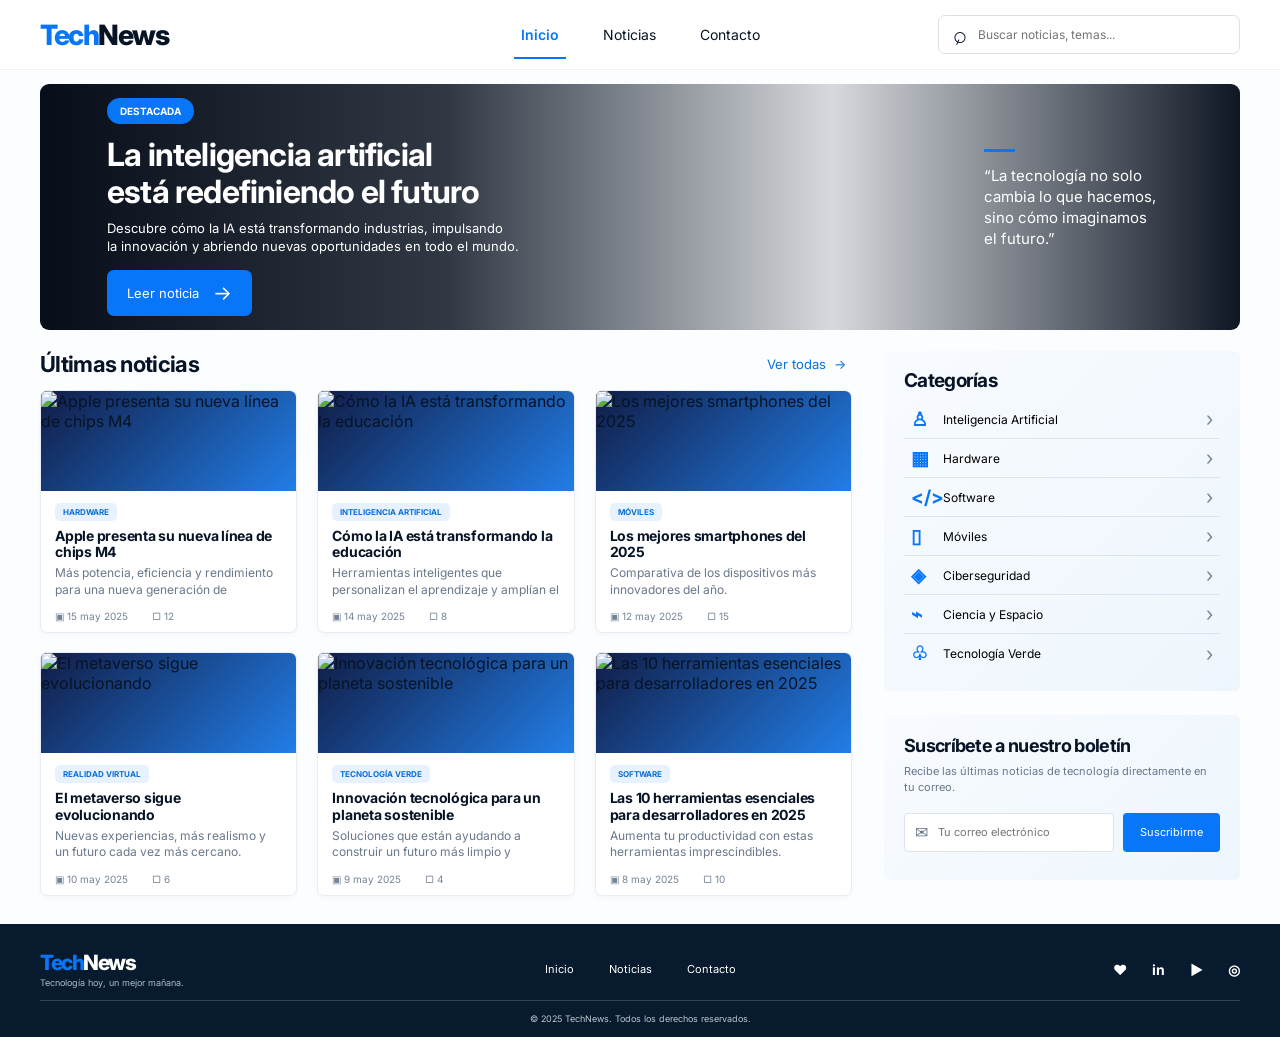
==== index.html @ cda8e349 "feat: add TechNews home page" ====
<!doctype html>
<html lang="es">
<head>
  <meta charset="UTF-8" />
  <meta name="viewport" content="width=device-width, initial-scale=1.0" />
  <meta name="description" content="TechNews: las noticias más recientes sobre tecnología, inteligencia artificial, software y móviles." />
  <title>TechNews | Inicio</title>
  <link rel="preconnect" href="https://fonts.googleapis.com">
  <link rel="preconnect" href="https://fonts.gstatic.com" crossorigin>
  <link href="https://fonts.googleapis.com/css2?family=Inter:wght@400;500;600;700;800&display=swap" rel="stylesheet">
  <link rel="stylesheet" href="styles.css" />
</head>
<body>
  <header class="site-header">
    <div class="header-inner container">
      <a class="logo" href="#inicio" aria-label="TechNews - Inicio"><span>Tech</span>News</a>
      <button class="menu-toggle" aria-expanded="false" aria-controls="main-nav" aria-label="Abrir menú">☰</button>
      <nav id="main-nav" class="main-nav" aria-label="Navegación principal">
        <a class="active" href="#inicio">Inicio</a><a href="#noticias">Noticias</a><a href="#contacto">Contacto</a>
      </nav>
      <label class="search"><span aria-hidden="true">⌕</span><input id="searchInput" type="search" placeholder="Buscar noticias, temas..." aria-label="Buscar noticias" /></label>
    </div>
  </header>

  <main id="inicio">
    <section class="hero container" aria-labelledby="hero-title">
      <div class="hero-content">
        <span class="pill">DESTACADA</span>
        <h1 id="hero-title">La inteligencia artificial<br>está redefiniendo el futuro</h1>
        <p>Descubre cómo la IA está transformando industrias, impulsando<br>la innovación y abriendo nuevas oportunidades en todo el mundo.</p>
        <a class="primary-button" href="#noticias">Leer noticia <span>→</span></a>
      </div>
      <blockquote><i></i>“La tecnología no solo<br>cambia lo que hacemos,<br>sino cómo imaginamos<br>el futuro.”</blockquote>
    </section>

    <div class="content-layout container">
      <section id="noticias" class="news-section" aria-labelledby="news-title">
        <div class="section-heading"><h2 id="news-title">Últimas noticias</h2><button id="showAll" class="text-button">Ver todas&nbsp; →</button></div>
        <div id="newsGrid" class="news-grid"></div>
        <p id="emptyState" class="empty-state" hidden>No encontramos noticias con esa búsqueda.</p>
      </section>

      <aside class="sidebar" aria-label="Filtros y suscripción">
        <section class="side-card categories">
          <h2>Categorías</h2>
          <button data-category="Inteligencia Artificial"><span class="category-icon">♙</span>Inteligencia Artificial<i>›</i></button>
          <button data-category="Hardware"><span class="category-icon">▦</span>Hardware<i>›</i></button>
          <button data-category="Software"><span class="category-icon">&lt;/&gt;</span>Software<i>›</i></button>
          <button data-category="Móviles"><span class="category-icon">▯</span>Móviles<i>›</i></button>
          <button data-category="Ciberseguridad"><span class="category-icon">◈</span>Ciberseguridad<i>›</i></button>
          <button data-category="Ciencia y Espacio"><span class="category-icon">⌁</span>Ciencia y Espacio<i>›</i></button>
          <button data-category="Tecnología Verde"><span class="category-icon">♧</span>Tecnología Verde<i>›</i></button>
        </section>
        <section class="side-card newsletter">
          <h2>Suscríbete a nuestro boletín</h2><p>Recibe las últimas noticias de tecnología directamente en tu correo.</p>
          <form id="newsletterForm"><label><span>✉</span><input type="email" required placeholder="Tu correo electrónico" aria-label="Correo electrónico" /></label><button>Suscribirme</button></form>
          <p id="formMessage" class="form-message" role="status"></p>
        </section>
      </aside>
    </div>
  </main>

  <footer id="contacto">
    <div class="footer-inner container">
      <div><a class="logo footer-logo" href="#inicio"><span>Tech</span>News</a><p>Tecnología hoy, un mejor mañana.</p></div>
      <nav aria-label="Navegación del pie"><a href="#inicio">Inicio</a><a href="#noticias">Noticias</a><a href="#contacto">Contacto</a></nav>
      <div class="socials"><a href="#" aria-label="Twitter">♥</a><a href="#" aria-label="LinkedIn">in</a><a href="#" aria-label="YouTube">▶</a><a href="#" aria-label="Instagram">◎</a></div>
    </div>
    <p class="copyright container">© 2025 TechNews. Todos los derechos reservados.</p>
  </footer>
  <script src="script.js"></script>
</body>
</html>
---- styles.css ----
:root{--blue:#0876f9;--ink:#071426;--muted:#69788b;--line:#dce5ef;--soft:#f3f8fd;--navy:#071a2e}*{box-sizing:border-box}html{scroll-behavior:smooth}body{margin:0;background:#fbfdff;color:var(--ink);font-family:Inter,Arial,sans-serif}.container{width:min(1424px,calc(100% - 80px));margin-inline:auto}.site-header{height:70px;background:#fff;border-bottom:1px solid #eef2f6}.header-inner{height:100%;display:grid;grid-template-columns:1fr auto 1fr;align-items:center}.logo{color:var(--ink);font-size:28px;font-weight:800;text-decoration:none;letter-spacing:-1.5px}.logo span{color:var(--blue)}.main-nav{display:flex;align-items:stretch;height:100%;gap:44px}.main-nav a{display:grid;place-items:center;color:var(--ink);font-size:14px;text-decoration:none;position:relative}.main-nav a.active{color:var(--blue);font-weight:600}.main-nav a.active:after{content:"";position:absolute;bottom:10px;width:52px;height:2px;background:var(--blue)}.search{justify-self:end;width:302px;height:39px;border:1px solid #dce1e8;border-radius:7px;display:flex;align-items:center;gap:10px;padding:0 13px}.search span{font-size:24px;line-height:0;transform:rotate(-20deg)}.search input{border:0;outline:0;width:100%;font:inherit;font-size:12px}.menu-toggle{display:none;border:0;background:none;font-size:24px}
.hero{height:246px;margin-top:14px;border-radius:9px;overflow:hidden;position:relative;color:#fff;display:flex;align-items:center;padding:24px 67px;background:linear-gradient(90deg,rgba(2,9,20,.98) 0%,rgba(4,13,27,.82) 34%,rgba(2,11,25,.15) 66%,rgba(2,10,24,.95) 100%),url('https://images.unsplash.com/photo-1531746790731-6c087fecd65a?auto=format&fit=crop&w=1800&q=90') center 45%/cover}.hero-content{z-index:1}.pill{display:inline-block;background:var(--blue);padding:7px 13px;border-radius:13px;font-size:10px;font-weight:700}.hero h1{font-size:32px;line-height:1.17;letter-spacing:-.8px;margin:12px 0 8px}.hero p{font-size:13px;line-height:1.45;margin:0 0 14px}.primary-button{display:inline-flex;align-items:center;gap:14px;background:var(--blue);color:#fff;padding:11px 20px;border-radius:7px;text-decoration:none;font-size:13px}.primary-button span{font-size:20px}.hero blockquote{position:absolute;right:60px;top:65px;font-size:15px;line-height:1.4;margin:0;width:196px}.hero blockquote i{display:block;width:31px;height:3px;background:var(--blue);margin-bottom:13px}
.content-layout{display:grid;grid-template-columns:minmax(0,1fr) 356px;gap:32px;margin-top:21px;margin-bottom:28px}.section-heading{display:flex;align-items:center;justify-content:space-between;margin-bottom:13px}.section-heading h2,.side-card h2{margin:0;font-size:22px;letter-spacing:-.7px}.text-button{border:0;background:none;color:#0871df;cursor:pointer;font:inherit;font-size:13px}.news-grid{display:grid;grid-template-columns:repeat(3,minmax(0,1fr));gap:19px 20px}.news-card{background:#fff;border:1px solid #e7edf3;border-radius:7px;overflow:hidden;box-shadow:0 2px 5px rgba(20,50,80,.03);transition:.2s}.news-card:hover{transform:translateY(-3px);box-shadow:0 10px 25px rgba(15,67,110,.12)}.card-image{display:block;width:100%;height:100px;object-fit:cover;background:linear-gradient(135deg,#111d47,#227ee7)}.card-body{padding:8px 14px 10px}.tag{display:inline-block;background:#e8f2ff;color:#0870d8;border-radius:5px;padding:4px 8px;font-size:8px;font-weight:700;text-transform:uppercase}.news-card h3{font-size:14px;line-height:1.16;margin:7px 0 5px;letter-spacing:-.25px}.news-card .summary{font-size:12px;line-height:1.35;color:var(--muted);margin:0;height:33px;overflow:hidden}.meta{display:flex;gap:24px;color:#758396;font-size:10px;margin-top:12px}.meta span{display:flex;align-items:center;gap:6px}.sidebar{padding-top:0}.side-card{background:linear-gradient(135deg,#f8fbff,#eef6fd);padding:18px 20px;border-radius:6px}.categories h2{font-size:19px;margin-bottom:8px}.categories button{width:100%;height:39px;padding:0 7px;background:transparent;border:0;border-bottom:1px solid var(--line);display:grid;grid-template-columns:32px 1fr auto;align-items:center;text-align:left;font:inherit;font-size:12px;cursor:pointer}.categories button:last-child{border:0}.categories button:hover,.categories button.active{color:var(--blue);background:#e8f3ff}.category-icon{color:var(--blue);font-weight:700;font-size:19px}.categories i{font-style:normal;font-size:20px;color:#7c8894}.newsletter{margin-top:24px;padding:20px}.newsletter h2{font-size:18px}.newsletter>p{font-size:11px;color:var(--muted);line-height:1.45;margin:8px 0 17px}.newsletter form{display:flex;gap:9px}.newsletter label{height:39px;flex:1;min-width:0;background:#fff;border:1px solid var(--line);border-radius:4px;display:flex;align-items:center;gap:8px;padding:0 10px;color:#657589}.newsletter input{border:0;outline:0;min-width:0;width:100%;font:inherit;font-size:11px}.newsletter button{border:0;border-radius:4px;background:var(--blue);color:#fff;padding:0 17px;font:inherit;font-size:11px;cursor:pointer}.form-message{color:#0b8d62!important;margin-bottom:0!important}.empty-state{text-align:center;color:var(--muted);padding:60px 0}
footer{background:var(--navy);color:#fff;padding:20px 0 13px}.footer-inner{min-height:51px;display:grid;grid-template-columns:1fr auto 1fr;align-items:center}.footer-logo{color:#fff;font-size:21px}.footer-inner>div:first-child p{margin:2px 0 0;font-size:9px;color:#afbcc9}.footer-inner nav{display:flex;gap:35px}.footer-inner nav a,.socials a{color:#fff;text-decoration:none;font-size:11px}.socials{justify-self:end;display:flex;gap:25px;align-items:center}.socials a{font-weight:700;font-size:14px}.copyright{border-top:1px solid #334458;text-align:center;padding-top:12px;margin-top:5px!important;margin-bottom:0;font-size:9px;color:#bdc7d1}
@media(max-width:1050px){.container{width:min(94%,900px)}.header-inner{grid-template-columns:auto 1fr auto}.main-nav{justify-self:center}.search{display:none}.content-layout{grid-template-columns:1fr}.sidebar{display:grid;grid-template-columns:1fr 1fr;gap:20px}.newsletter{margin-top:0}.hero blockquote{display:none}.news-grid{grid-template-columns:repeat(2,1fr)}}
@media(max-width:650px){.container{width:calc(100% - 32px)}.site-header{height:auto;min-height:64px}.header-inner{display:flex;flex-wrap:wrap;justify-content:space-between;padding:14px 0}.menu-toggle{display:block}.main-nav{display:none;order:3;width:100%;height:auto;flex-direction:column;gap:0;padding-top:10px}.main-nav.open{display:flex}.main-nav a{padding:12px}.main-nav a.active:after{bottom:5px}.hero{height:410px;padding:34px 24px;margin-top:12px;background-position:58% center;align-items:flex-end}.hero:after{content:"";position:absolute;inset:0;background:linear-gradient(0deg,rgba(2,10,24,.98),rgba(2,10,24,.05))}.hero-content{position:relative;z-index:2}.hero h1{font-size:27px}.hero h1 br,.hero p br{display:none}.content-layout{margin-top:25px}.news-grid{grid-template-columns:1fr}.card-image{height:180px}.sidebar{grid-template-columns:1fr}.newsletter form{flex-direction:column}.newsletter label,.newsletter button{height:44px}.footer-inner{grid-template-columns:1fr;gap:20px;text-align:center}.footer-inner nav{justify-content:center}.socials{justify-self:center}.copyright{margin-top:20px!important}}
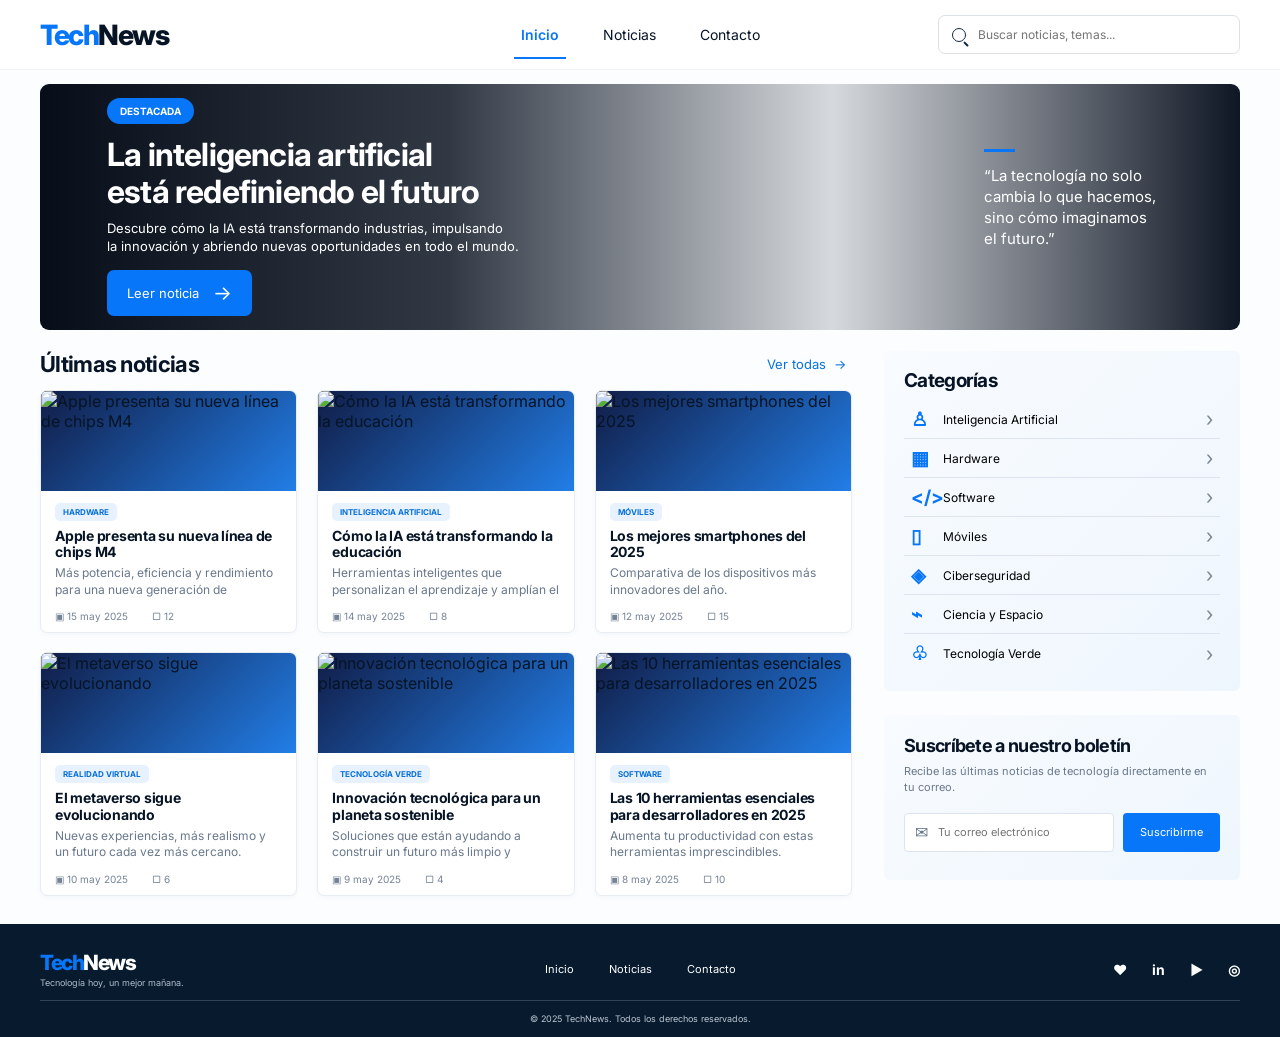
==== commit b662b9ea: "style: unify search bar across pages" ====
--- a/index.html
+++ b/index.html
@@ -8,17 +8,17 @@
   <link rel="preconnect" href="https://fonts.googleapis.com">
   <link rel="preconnect" href="https://fonts.gstatic.com" crossorigin>
   <link href="https://fonts.googleapis.com/css2?family=Inter:wght@400;500;600;700;800&display=swap" rel="stylesheet">
-  <link rel="stylesheet" href="styles.css" />
+  <link rel="stylesheet" href="assets/css/styles.css" />
 </head>
 <body>
   <header class="site-header">
     <div class="header-inner container">
-      <a class="logo" href="#inicio" aria-label="TechNews - Inicio"><span>Tech</span>News</a>
+      <a class="logo" href="index.html" aria-label="TechNews - Inicio"><span>Tech</span>News</a>
       <button class="menu-toggle" aria-expanded="false" aria-controls="main-nav" aria-label="Abrir menú">☰</button>
       <nav id="main-nav" class="main-nav" aria-label="Navegación principal">
-        <a class="active" href="#inicio">Inicio</a><a href="#noticias">Noticias</a><a href="#contacto">Contacto</a>
+        <a class="active" href="index.html">Inicio</a><a href="#noticias">Noticias</a><a href="pages/contacto.html">Contacto</a>
       </nav>
-      <label class="search"><span aria-hidden="true">⌕</span><input id="searchInput" type="search" placeholder="Buscar noticias, temas..." aria-label="Buscar noticias" /></label>
+      <label class="search"><span class="search-icon" aria-hidden="true"></span><input id="searchInput" type="search" placeholder="Buscar noticias, temas..." aria-label="Buscar noticias" /></label>
     </div>
   </header>
 
@@ -62,12 +62,12 @@
 
   <footer id="contacto">
     <div class="footer-inner container">
-      <div><a class="logo footer-logo" href="#inicio"><span>Tech</span>News</a><p>Tecnología hoy, un mejor mañana.</p></div>
-      <nav aria-label="Navegación del pie"><a href="#inicio">Inicio</a><a href="#noticias">Noticias</a><a href="#contacto">Contacto</a></nav>
+      <div><a class="logo footer-logo" href="index.html"><span>Tech</span>News</a><p>Tecnología hoy, un mejor mañana.</p></div>
+      <nav aria-label="Navegación del pie"><a href="index.html">Inicio</a><a href="#noticias">Noticias</a><a href="pages/contacto.html">Contacto</a></nav>
       <div class="socials"><a href="#" aria-label="Twitter">♥</a><a href="#" aria-label="LinkedIn">in</a><a href="#" aria-label="YouTube">▶</a><a href="#" aria-label="Instagram">◎</a></div>
     </div>
     <p class="copyright container">© 2025 TechNews. Todos los derechos reservados.</p>
   </footer>
-  <script src="script.js"></script>
+  <script src="assets/js/script.js"></script>
 </body>
 </html>
--- a/assets/css/styles.css
+++ b/assets/css/styles.css
@@ -0,0 +1,14 @@
+:root{--blue:#0876f9;--ink:#071426;--muted:#69788b;--line:#dce5ef;--soft:#f3f8fd;--navy:#071a2e}*{box-sizing:border-box}html{scroll-behavior:smooth}body{margin:0;background:#fbfdff;color:var(--ink);font-family:Inter,Arial,sans-serif}.container{width:min(1424px,calc(100% - 80px));margin-inline:auto}.site-header{height:70px;background:#fff;border-bottom:1px solid #eef2f6}.header-inner{height:100%;display:grid;grid-template-columns:1fr auto 1fr;align-items:center}.logo{color:var(--ink);font-size:28px;font-weight:800;text-decoration:none;letter-spacing:-1.5px}.logo span{color:var(--blue)}.main-nav{display:flex;align-items:stretch;height:100%;gap:44px}.main-nav a{display:grid;place-items:center;color:var(--ink);font-size:14px;text-decoration:none;position:relative}.main-nav a.active{color:var(--blue);font-weight:600}.main-nav a.active:after{content:"";position:absolute;bottom:10px;width:52px;height:2px;background:var(--blue)}.search{justify-self:end;width:302px;height:39px;border:1px solid #dce1e8;border-radius:7px;display:flex;align-items:center;gap:10px;padding:0 13px}.search span{font-size:24px;line-height:0;transform:rotate(-20deg)}.search input{border:0;outline:0;width:100%;font:inherit;font-size:12px}.menu-toggle{display:none;border:0;background:none;font-size:24px}
+.hero{height:246px;margin-top:14px;border-radius:9px;overflow:hidden;position:relative;color:#fff;display:flex;align-items:center;padding:24px 67px;background:linear-gradient(90deg,rgba(2,9,20,.98) 0%,rgba(4,13,27,.82) 34%,rgba(2,11,25,.15) 66%,rgba(2,10,24,.95) 100%),url('https://images.unsplash.com/photo-1531746790731-6c087fecd65a?auto=format&fit=crop&w=1800&q=90') center 45%/cover}.hero-content{z-index:1}.pill{display:inline-block;background:var(--blue);padding:7px 13px;border-radius:13px;font-size:10px;font-weight:700}.hero h1{font-size:32px;line-height:1.17;letter-spacing:-.8px;margin:12px 0 8px}.hero p{font-size:13px;line-height:1.45;margin:0 0 14px}.primary-button{display:inline-flex;align-items:center;gap:14px;background:var(--blue);color:#fff;padding:11px 20px;border-radius:7px;text-decoration:none;font-size:13px}.primary-button span{font-size:20px}.hero blockquote{position:absolute;right:60px;top:65px;font-size:15px;line-height:1.4;margin:0;width:196px}.hero blockquote i{display:block;width:31px;height:3px;background:var(--blue);margin-bottom:13px}
+.content-layout{display:grid;grid-template-columns:minmax(0,1fr) 356px;gap:32px;margin-top:21px;margin-bottom:28px}.section-heading{display:flex;align-items:center;justify-content:space-between;margin-bottom:13px}.section-heading h2,.side-card h2{margin:0;font-size:22px;letter-spacing:-.7px}.text-button{border:0;background:none;color:#0871df;cursor:pointer;font:inherit;font-size:13px}.news-grid{display:grid;grid-template-columns:repeat(3,minmax(0,1fr));gap:19px 20px}.news-card{background:#fff;border:1px solid #e7edf3;border-radius:7px;overflow:hidden;box-shadow:0 2px 5px rgba(20,50,80,.03);transition:.2s}.news-card:hover{transform:translateY(-3px);box-shadow:0 10px 25px rgba(15,67,110,.12)}.card-image{display:block;width:100%;height:100px;object-fit:cover;background:linear-gradient(135deg,#111d47,#227ee7)}.card-body{padding:8px 14px 10px}.tag{display:inline-block;background:#e8f2ff;color:#0870d8;border-radius:5px;padding:4px 8px;font-size:8px;font-weight:700;text-transform:uppercase}.news-card h3{font-size:14px;line-height:1.16;margin:7px 0 5px;letter-spacing:-.25px}.news-card .summary{font-size:12px;line-height:1.35;color:var(--muted);margin:0;height:33px;overflow:hidden}.meta{display:flex;gap:24px;color:#758396;font-size:10px;margin-top:12px}.meta span{display:flex;align-items:center;gap:6px}.sidebar{padding-top:0}.side-card{background:linear-gradient(135deg,#f8fbff,#eef6fd);padding:18px 20px;border-radius:6px}.categories h2{font-size:19px;margin-bottom:8px}.categories button{width:100%;height:39px;padding:0 7px;background:transparent;border:0;border-bottom:1px solid var(--line);display:grid;grid-template-columns:32px 1fr auto;align-items:center;text-align:left;font:inherit;font-size:12px;cursor:pointer}.categories button:last-child{border:0}.categories button:hover,.categories button.active{color:var(--blue);background:#e8f3ff}.category-icon{color:var(--blue);font-weight:700;font-size:19px}.categories i{font-style:normal;font-size:20px;color:#7c8894}.newsletter{margin-top:24px;padding:20px}.newsletter h2{font-size:18px}.newsletter>p{font-size:11px;color:var(--muted);line-height:1.45;margin:8px 0 17px}.newsletter form{display:flex;gap:9px}.newsletter label{height:39px;flex:1;min-width:0;background:#fff;border:1px solid var(--line);border-radius:4px;display:flex;align-items:center;gap:8px;padding:0 10px;color:#657589}.newsletter input{border:0;outline:0;min-width:0;width:100%;font:inherit;font-size:11px}.newsletter button{border:0;border-radius:4px;background:var(--blue);color:#fff;padding:0 17px;font:inherit;font-size:11px;cursor:pointer}.form-message{color:#0b8d62!important;margin-bottom:0!important}.empty-state{text-align:center;color:var(--muted);padding:60px 0}
+footer{background:var(--navy);color:#fff;padding:20px 0 13px}.footer-inner{min-height:51px;display:grid;grid-template-columns:1fr auto 1fr;align-items:center}.footer-logo{color:#fff;font-size:21px}.footer-inner>div:first-child p{margin:2px 0 0;font-size:9px;color:#afbcc9}.footer-inner nav{display:flex;gap:35px}.footer-inner nav a,.socials a{color:#fff;text-decoration:none;font-size:11px}.socials{justify-self:end;display:flex;gap:25px;align-items:center}.socials a{font-weight:700;font-size:14px}.copyright{border-top:1px solid #334458;text-align:center;padding-top:12px;margin-top:5px!important;margin-bottom:0;font-size:9px;color:#bdc7d1}
+@media(max-width:1050px){.container{width:min(94%,900px)}.header-inner{grid-template-columns:auto 1fr auto}.main-nav{justify-self:center}.search{display:none}.content-layout{grid-template-columns:1fr}.sidebar{display:grid;grid-template-columns:1fr 1fr;gap:20px}.newsletter{margin-top:0}.hero blockquote{display:none}.news-grid{grid-template-columns:repeat(2,1fr)}}
+@media(max-width:650px){.container{width:calc(100% - 32px)}.site-header{height:auto;min-height:64px}.header-inner{display:flex;flex-wrap:wrap;justify-content:space-between;padding:14px 0}.menu-toggle{display:block}.main-nav{display:none;order:3;width:100%;height:auto;flex-direction:column;gap:0;padding-top:10px}.main-nav.open{display:flex}.main-nav a{padding:12px}.main-nav a.active:after{bottom:5px}.hero{height:410px;padding:34px 24px;margin-top:12px;background-position:58% center;align-items:flex-end}.hero:after{content:"";position:absolute;inset:0;background:linear-gradient(0deg,rgba(2,10,24,.98),rgba(2,10,24,.05))}.hero-content{position:relative;z-index:2}.hero h1{font-size:27px}.hero h1 br,.hero p br{display:none}.content-layout{margin-top:25px}.news-grid{grid-template-columns:1fr}.card-image{height:180px}.sidebar{grid-template-columns:1fr}.newsletter form{flex-direction:column}.newsletter label,.newsletter button{height:44px}.footer-inner{grid-template-columns:1fr;gap:20px;text-align:center}.footer-inner nav{justify-content:center}.socials{justify-self:center}.copyright{margin-top:20px!important}}
+
+/* Contact page */
+.contact-main{padding-bottom:24px}.contact-hero{height:192px;margin-top:14px;border-radius:7px;display:flex;align-items:center;padding:38px 56px;color:#fff;background:linear-gradient(90deg,rgba(3,21,39,.97),rgba(4,26,47,.76) 48%,rgba(3,16,30,.12)),url('https://images.unsplash.com/photo-1497366754035-f200968a6e72?auto=format&fit=crop&w=1800&q=85') center 55%/cover}.contact-hero span{font-size:10px;letter-spacing:1px}.contact-hero h1{font-size:29px;margin:12px 0 8px;letter-spacing:-.7px}.contact-hero p{font-size:13px;line-height:1.4;margin:0}.contact-layout{display:grid;grid-template-columns:44% 56%;gap:18px;margin-top:16px}.contact-form-card{border:1px solid #e5ebf1;border-radius:5px;background:#fff;padding:19px 24px}.contact-form-card h2,.contact-info-card h2,.collaboration-card h2{font-size:16px;margin:0 0 16px}.contact-form-card form>label{display:block;font-size:10px;font-weight:600;margin-top:13px}.contact-form-card b{color:#ef4d4d}.contact-form-card input,.contact-form-card select,.contact-form-card textarea{display:block;width:100%;margin-top:6px;border:1px solid #dce3ea;border-radius:4px;padding:0 12px;font:inherit;font-size:10px;color:var(--ink);outline:none}.contact-form-card input,.contact-form-card select{height:34px}.contact-form-card input:focus,.contact-form-card select:focus,.contact-form-card textarea:focus{border-color:var(--blue);box-shadow:0 0 0 2px rgba(8,118,249,.08)}.textarea-wrap{display:block;position:relative}.contact-form-card textarea{height:98px;resize:none;padding-top:10px}.textarea-wrap small{position:absolute;right:7px;bottom:6px;color:#7e8995;font-weight:400}.send-button{width:100%;height:35px;border:0;border-radius:4px;background:var(--blue);color:#fff;font:inherit;font-size:11px;font-weight:600;margin-top:13px;cursor:pointer}.send-button:hover{background:#0065dd}.privacy{text-align:center;color:#8995a4;font-size:8px}.privacy a{color:#397fca}.contact-status{text-align:center;color:#11815a;font-size:10px;min-height:13px;margin-bottom:0}.contact-right{display:grid;grid-template-rows:1fr auto;gap:18px}.contact-info-card{display:grid;grid-template-columns:1.05fr .95fr;gap:20px;padding:19px;background:linear-gradient(135deg,#f8fbff,#eef7ff);border-radius:5px}.contact-details{padding-left:0}.contact-item{display:grid;grid-template-columns:42px 1fr;align-items:start;margin:13px 0}.contact-item>span{color:var(--blue);font-size:28px;line-height:1}.contact-item p{display:flex;flex-direction:column;margin:0;font-size:10px;line-height:1.5;color:#5d6b7d}.contact-item strong{color:var(--ink);font-size:10px}.contact-item a{color:#5d6b7d;text-decoration:none}.contact-item small{font-size:8px}.contact-socials{display:flex;gap:17px;margin-top:5px}.contact-socials a{color:var(--ink);font-weight:700;font-size:15px}.map{position:relative;overflow:hidden;min-height:250px;border-radius:5px;background-color:#e5ebe7;background-image:linear-gradient(27deg,transparent 47%,rgba(255,255,255,.9) 48%,rgba(255,255,255,.9) 51%,transparent 52%),linear-gradient(93deg,transparent 47%,rgba(255,255,255,.8) 48%,rgba(255,255,255,.8) 51%,transparent 52%),linear-gradient(150deg,transparent 48%,rgba(188,215,188,.65) 49%,rgba(188,215,188,.65) 53%,transparent 54%);background-size:88px 85px,115px 90px,160px 120px}.map:after{content:"Parque de la 93";position:absolute;right:30px;top:20px;width:70px;height:50px;background:#cce7bf;color:#639354;text-align:center;padding-top:12px;font-size:8px}.map-zoom{position:absolute;z-index:2;right:8px;top:8px;display:flex;flex-direction:column}.map-zoom button{width:27px;height:27px;border:0;border-bottom:1px solid #ddd;background:#fff;font-size:18px}.map-marker{position:absolute;z-index:2;left:36%;top:37%;display:flex;align-items:center;gap:7px;background:#fff;padding:8px 15px;border-radius:5px;box-shadow:0 2px 8px rgba(0,0,0,.12)}.map-marker>span{font-size:26px;color:var(--blue)}.map-marker p{display:flex;flex-direction:column;margin:0;font-size:9px}.map-marker strong{font-size:10px}.map-area{position:absolute;right:48px;bottom:42px;color:#657177;font-size:9px;letter-spacing:1px}.collaboration-card{display:grid;grid-template-columns:65px 1fr;align-items:center;padding:17px 32px;background:linear-gradient(135deg,#f6faff,#ecf6ff);border-radius:5px}.people-icon{width:50px;height:50px;border-radius:50%;display:grid;place-items:center;background:#dfeeff;color:var(--blue);font-size:25px}.collaboration-card h2{margin:0 0 8px}.collaboration-card p{font-size:10px;line-height:1.5;color:var(--muted);margin:0}.collaboration-card button{display:block;width:190px;height:34px;margin:13px auto 0;border:1px solid var(--blue);border-radius:4px;background:#fff;color:var(--blue);font:inherit;font-size:10px;cursor:pointer}.collaboration-card button:hover{background:var(--blue);color:#fff}
+@media(max-width:950px){.contact-layout{grid-template-columns:1fr}.contact-info-card{grid-template-columns:1fr 1fr}.contact-form-card{order:1}.contact-right{order:0}}
+@media(max-width:650px){.contact-hero{height:300px;padding:30px 24px;align-items:flex-end;background-position:center}.contact-hero h1{font-size:26px}.contact-hero p br{display:none}.contact-info-card{grid-template-columns:1fr}.map{min-height:260px}.contact-form-card{padding:20px 16px}.collaboration-card{grid-template-columns:1fr;text-align:center}.people-icon{margin:0 auto 15px}.collaboration-card button{max-width:100%}}
+
+/* Shared search icon */
+.search .search-icon{position:relative;display:block;flex:0 0 14px;width:14px;height:14px;border:1.8px solid #15283e;border-radius:50%;font-size:0;line-height:normal;transform:none}.search-icon:after{content:"";position:absolute;width:6px;height:1.8px;background:#15283e;border-radius:2px;right:-5px;bottom:-2px;transform:rotate(45deg);transform-origin:left center}
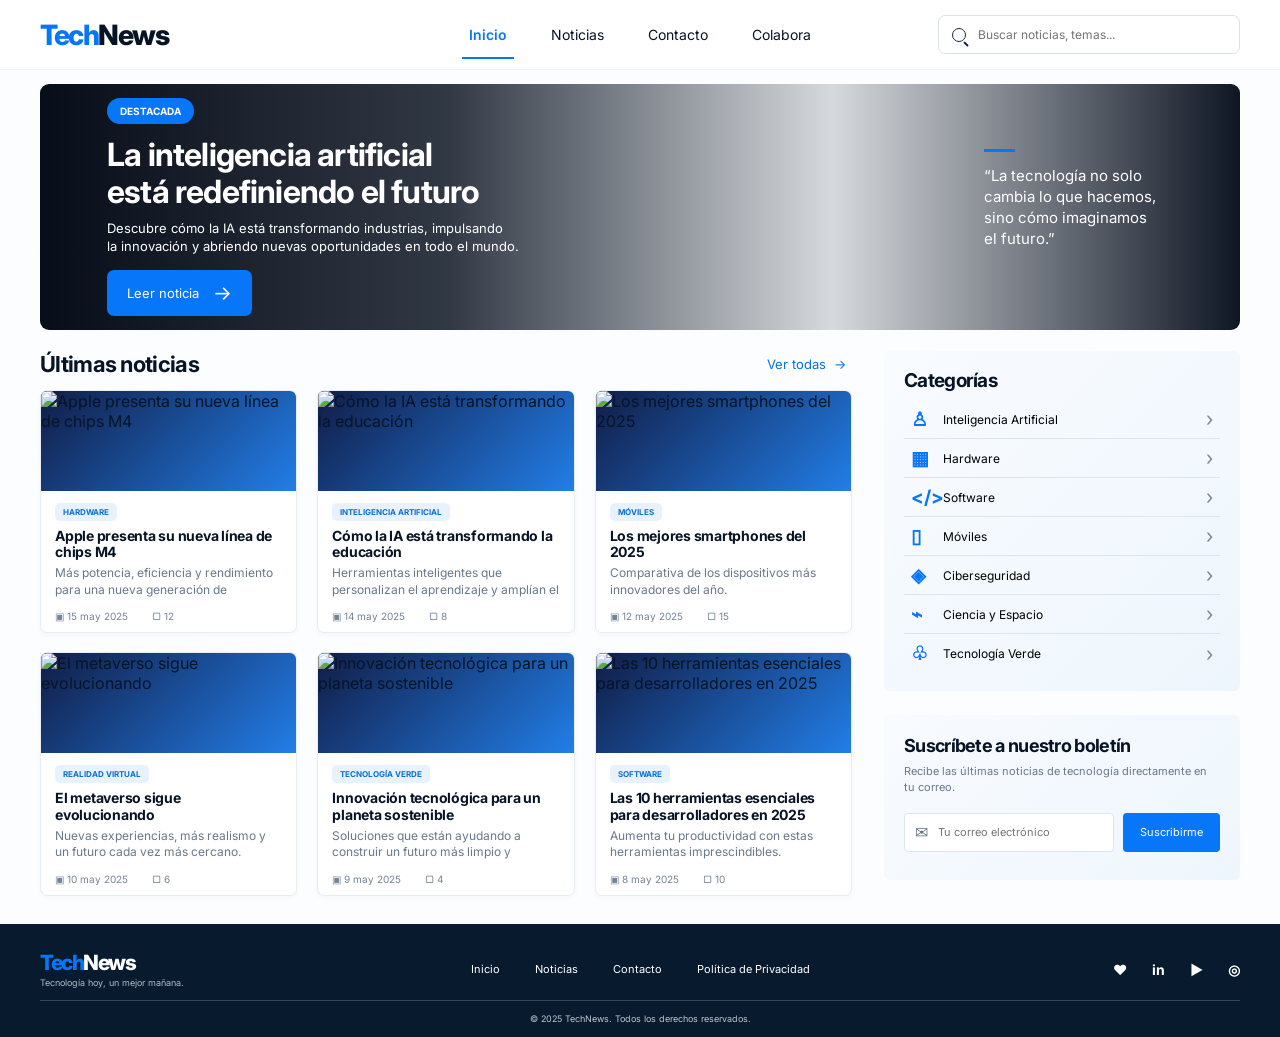
==== commit 2c50ef26: "feat: add Colabora modal and privacy policy page - Colabora con nosotros: modal en contacto.html con" ====
--- a/index.html
+++ b/index.html
@@ -16,7 +16,7 @@
       <a class="logo" href="index.html" aria-label="TechNews - Inicio"><span>Tech</span>News</a>
       <button class="menu-toggle" aria-expanded="false" aria-controls="main-nav" aria-label="Abrir menú">☰</button>
       <nav id="main-nav" class="main-nav" aria-label="Navegación principal">
-        <a class="active" href="index.html">Inicio</a><a href="#noticias">Noticias</a><a href="pages/contacto.html">Contacto</a>
+        <a class="active" href="index.html">Inicio</a><a href="#noticias">Noticias</a><a href="pages/contacto.html">Contacto</a><a href="pages/contacto.html#colabora">Colabora</a>
       </nav>
       <label class="search"><span class="search-icon" aria-hidden="true"></span><input id="searchInput" type="search" placeholder="Buscar noticias, temas..." aria-label="Buscar noticias" /></label>
     </div>
@@ -63,7 +63,7 @@
   <footer id="contacto">
     <div class="footer-inner container">
       <div><a class="logo footer-logo" href="index.html"><span>Tech</span>News</a><p>Tecnología hoy, un mejor mañana.</p></div>
-      <nav aria-label="Navegación del pie"><a href="index.html">Inicio</a><a href="#noticias">Noticias</a><a href="pages/contacto.html">Contacto</a></nav>
+      <nav aria-label="Navegación del pie"><a href="index.html">Inicio</a><a href="#noticias">Noticias</a><a href="pages/contacto.html">Contacto</a><a href="pages/privacidad.html">Política de Privacidad</a></nav>
       <div class="socials"><a href="#" aria-label="Twitter">♥</a><a href="#" aria-label="LinkedIn">in</a><a href="#" aria-label="YouTube">▶</a><a href="#" aria-label="Instagram">◎</a></div>
     </div>
     <p class="copyright container">© 2025 TechNews. Todos los derechos reservados.</p>
--- a/assets/css/styles.css
+++ b/assets/css/styles.css
@@ -12,3 +12,102 @@
 
 /* Shared search icon */
 .search .search-icon{position:relative;display:block;flex:0 0 14px;width:14px;height:14px;border:1.8px solid #15283e;border-radius:50%;font-size:0;line-height:normal;transform:none}.search-icon:after{content:"";position:absolute;width:6px;height:1.8px;background:#15283e;border-radius:2px;right:-5px;bottom:-2px;transform:rotate(45deg);transform-origin:left center}
+
+
+/* Colabora con nosotros (modal en contacto.html) */
+.collab-modal{width:min(620px,calc(100% - 32px));max-height:calc(100vh - 40px);padding:0;border:0;border-radius:8px;background:#fff;color:var(--ink);box-shadow:0 25px 60px rgba(4,18,36,.3);overflow:auto}
+.collab-modal::backdrop{background:rgba(4,15,30,.55);backdrop-filter:blur(2px)}
+.collab-modal[open]{animation:collabIn .2s ease-out}
+@keyframes collabIn{from{opacity:0;transform:translateY(12px)}to{opacity:1;transform:none}}
+.collab-close{position:absolute;right:14px;top:10px;border:0;background:none;font-size:24px;line-height:1;color:var(--ink);cursor:pointer}
+.collab-grid{display:grid;grid-template-columns:1fr .78fr;gap:28px;padding:30px 30px 24px}
+.collab-kicker{color:var(--blue);font-size:9px;font-weight:700;letter-spacing:.6px}
+.collab-form-side h2{font-size:23px;line-height:1.15;letter-spacing:-.7px;margin:8px 0 10px}
+.collab-intro{font-size:11px;line-height:1.45;margin:0 0 6px}
+.collab-form-side form>label{display:block;font-size:10px;font-weight:600;margin-top:12px}
+.collab-form-side b{color:#ef4d4d}
+.collab-form-side input,.collab-form-side select,.collab-form-side textarea{display:block;width:100%;margin-top:6px;border:1px solid #dce3ea;border-radius:4px;padding:0 12px;font:inherit;font-size:10px;color:var(--ink);background:#fff;outline:none}
+.collab-form-side input,.collab-form-side select{height:32px}
+.collab-form-side textarea{height:92px;resize:none;padding-top:10px}
+.collab-form-side input:focus,.collab-form-side select:focus,.collab-form-side textarea:focus{border-color:var(--blue);box-shadow:0 0 0 2px rgba(8,118,249,.08)}
+.collab-form-side .invalid{border-color:#ef4d4d}
+.field-error{display:block;color:#d93b3b;font-size:9px;font-weight:400;margin-top:4px}
+.field-error:empty{display:none}
+.collab-submit{width:100%;height:36px;border:0;border-radius:4px;background:var(--blue);color:#fff;font:inherit;font-size:11px;font-weight:600;margin-top:16px;cursor:pointer}
+.collab-submit:hover{background:#0065dd}
+.collab-status{text-align:center;color:#11815a;font-size:10px;margin:10px 0 0}
+.collab-status:empty{display:none}
+.collab-illustration{display:block;width:100%;max-width:230px;margin:6px 0 14px;border-bottom:1px solid var(--line)}
+.collab-info-side h3{font-size:13px;margin:0 0 12px}
+.collab-ways{list-style:none;padding:0;margin:0}
+.collab-ways li{display:grid;grid-template-columns:40px 1fr;align-items:center;gap:10px;margin-bottom:12px}
+.collab-ways li>span,.info-card>span,.privacy-badge>span{width:38px;height:38px;border-radius:50%;display:grid;place-items:center;background:#e8f2ff;font-size:17px}
+.collab-ways p{display:flex;flex-direction:column;margin:0;font-size:10px;line-height:1.4;color:var(--muted)}
+.collab-ways strong{color:var(--ink);font-size:10px}
+.collab-note{display:flex;align-items:center;gap:10px;margin:16px 0 0;padding:10px 12px;border-radius:5px;background:#eef6ff;font-size:9px;line-height:1.4}
+.collab-note span{color:var(--blue);font-size:18px}
+
+/* Política de Privacidad */
+.privacy-main{padding-bottom:40px}
+.privacy-hero{height:200px;margin-top:14px;border-radius:7px;display:flex;align-items:center;padding:38px 56px;color:#fff;background:linear-gradient(90deg,rgba(3,21,39,.97),rgba(4,26,47,.8) 50%,rgba(3,16,30,.2)),url('https://images.unsplash.com/photo-1614064641938-3bbee52942c7?auto=format&fit=crop&w=1800&q=85') center 50%/cover;background-color:#0b5ed7;background-blend-mode:normal,luminosity}
+.privacy-hero span{font-size:10px;letter-spacing:1px}
+.privacy-hero h1{font-size:32px;margin:12px 0 8px;letter-spacing:-.8px}
+.privacy-hero p{font-size:13px;line-height:1.45;margin:0}
+.breadcrumb{display:flex;gap:12px;align-items:center;margin-top:14px;font-size:10px;color:var(--ink)}
+.breadcrumb a{color:var(--muted);text-decoration:none}
+.breadcrumb a:hover{color:var(--blue)}
+.privacy-layout{display:grid;grid-template-columns:270px minmax(0,1fr);gap:32px;margin-top:18px;align-items:start}
+.privacy-aside{position:sticky;top:16px}
+.privacy-toc{display:flex;flex-direction:column;background:#fff;border:1px solid #e7edf3;border-radius:6px;padding:8px}
+.privacy-toc a{padding:10px 12px;border-bottom:1px solid #eef2f6;color:var(--ink);font-size:11px;text-decoration:none;border-left:2px solid transparent}
+.privacy-toc a:last-child{border-bottom:0}
+.privacy-toc a:hover{color:var(--blue)}
+.privacy-toc a.active{color:var(--blue);font-weight:600;background:#e8f3ff;border-left-color:var(--blue);border-radius:3px}
+.privacy-badge{display:grid;grid-template-columns:44px 1fr;gap:10px;align-items:start;margin-top:16px;padding:16px;border-radius:6px;background:linear-gradient(135deg,#f6faff,#ecf6ff)}
+.privacy-badge>span{background:#dfeeff;color:var(--blue)}
+.privacy-badge p{display:flex;flex-direction:column;gap:4px;margin:0;font-size:10px;line-height:1.45;color:var(--muted)}
+.privacy-badge strong{color:var(--ink);font-size:11px}
+.updated{margin:0 0 8px;color:var(--muted);font-size:10px}
+.privacy-content section{padding:6px 0 20px;border-bottom:1px solid var(--line);margin-bottom:18px;scroll-margin-top:16px}
+.privacy-content section:last-child{border-bottom:0}
+.privacy-content h2{font-size:22px;letter-spacing:-.7px;margin:0 0 10px}
+.privacy-content p,.dot-list li{font-size:13px;line-height:1.55;color:#34445a;margin:0 0 10px}
+.privacy-content a{color:var(--blue)}
+.privacy-content strong{color:var(--ink)}
+.info-grid{display:grid;grid-template-columns:repeat(4,minmax(0,1fr));gap:12px;margin-top:12px}
+.info-card{background:#fff;border:1px solid #e7edf3;border-radius:7px;padding:16px;transition:.2s}
+.info-card:hover{transform:translateY(-3px);box-shadow:0 10px 25px rgba(15,67,110,.1)}
+.info-card h3{font-size:12px;margin:12px 0 6px}
+.privacy-content .info-card p{font-size:10px;line-height:1.45;color:var(--muted);margin:0}
+.dot-list{padding-left:20px;margin:6px 0 0}
+.dot-list li{margin-bottom:6px}
+.dot-list li::marker{color:var(--blue);font-size:16px}
+.link-button{border:0;background:none;padding:0;color:var(--blue);font:inherit;font-size:13px;text-decoration:underline;cursor:pointer}
+.cookies-more{margin-top:12px;padding:14px 16px;border-left:3px solid var(--blue);border-radius:4px;background:var(--soft)}
+.cookies-more p{margin:0}
+.back-to-top{position:fixed;right:24px;bottom:24px;width:42px;height:42px;border:0;border-radius:50%;background:var(--blue);color:#fff;font-size:18px;cursor:pointer;box-shadow:0 6px 16px rgba(8,118,249,.35)}
+.back-to-top[hidden]{display:none}
+
+@media(max-width:1050px){.info-grid{grid-template-columns:repeat(2,minmax(0,1fr))}
+.privacy-layout{grid-template-columns:230px minmax(0,1fr)}
+}
+
+@media(max-width:950px){.privacy-layout{grid-template-columns:1fr}
+.privacy-aside{position:static}
+.privacy-toc{display:grid;grid-template-columns:1fr 1fr}
+.privacy-toc a:nth-last-child(2){border-bottom:0}
+.privacy-badge{display:none}
+}
+
+@media(max-width:650px){.collab-grid{grid-template-columns:1fr;padding:26px 18px 20px;gap:18px}
+.collab-illustration{display:none}
+.collab-form-side h2 br{display:none}
+.privacy-hero{height:260px;padding:30px 24px;align-items:flex-end}
+.privacy-hero h1{font-size:26px}
+.privacy-hero p br{display:none}
+.privacy-toc{grid-template-columns:1fr}
+.privacy-toc a:nth-last-child(2){border-bottom:1px solid #eef2f6}
+.info-grid{grid-template-columns:1fr}
+.privacy-content h2{font-size:19px}
+.back-to-top{right:16px;bottom:16px}
+}
